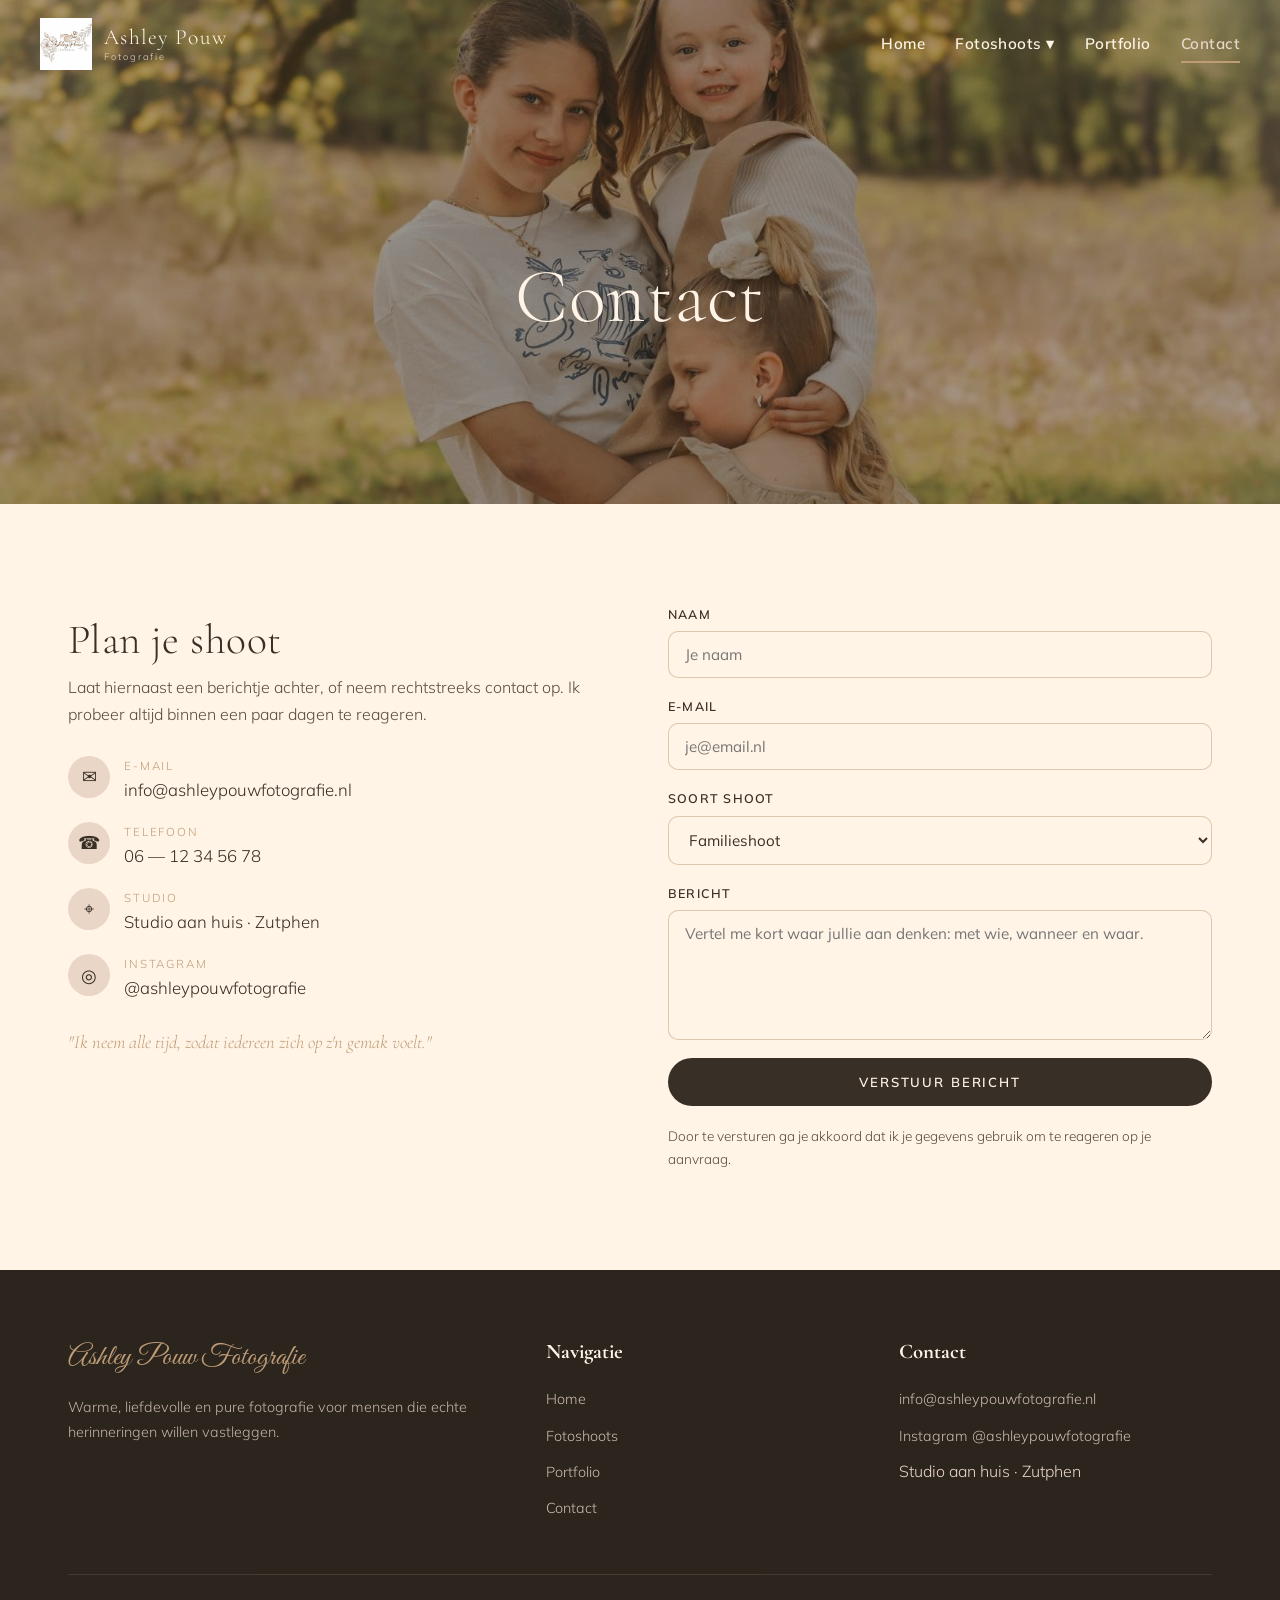
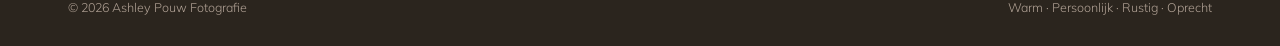
==== contact.html @ 1427d6a0 "Ashley Pouw Fotografie website Volledige statische 7-paginas site: hero met gebogen fotoband, fotosh" ====
<!DOCTYPE html>
<html lang="nl">
<head>
  <meta charset="UTF-8">
  <meta name="viewport" content="width=device-width, initial-scale=1.0">
  <title>Contact · Ashley Pouw Fotografie</title>
  <meta name="description" content="Neem contact op met Ashley Pouw Fotografie in Zutphen voor een familie-, kinder- of zwangerschapsshoot.">
  <link rel="icon" href="images/logo.jpg">
  <link rel="preconnect" href="https://fonts.googleapis.com">
  <link rel="preconnect" href="https://fonts.gstatic.com" crossorigin>
  <link href="https://fonts.googleapis.com/css2?family=Cormorant+Garamond:ital,wght@0,300;0,400;0,500;1,300;1,400&family=Great+Vibes&family=Mulish:wght@300;400;600&display=swap" rel="stylesheet">
  <link rel="stylesheet" href="css/style.css">
</head>
<body>

  <header class="site-header site-header--light">
    <a class="brand" href="index.html">
      <img src="images/logo.jpg" alt="Ashley Pouw Fotografie logo">
      <span class="brand-name">Ashley Pouw<small>Fotografie</small></span>
    </a>
    <button class="nav-toggle" aria-label="Menu"><span></span><span></span><span></span></button>
    <nav class="nav">
      <a href="index.html">Home</a>
      <div class="has-drop">
        <a href="fotoshoots.html">Fotoshoots ▾</a>
        <div class="dropdown">
          <a href="fotoshoots.html">Alle fotoshoots</a>
          <a href="familieshoots.html">Familieshoots</a>
          <a href="kindershoot.html">Kindershoot</a>
          <a href="zwangerschapsshoot.html">Zwangerschapsshoot</a>
        </div>
      </div>
      <a href="portfolio.html">Portfolio</a>
      <a href="contact.html" class="active">Contact</a>
    </nav>
  </header>

  <section class="page-hero">
    <img class="bg" src="images/familie-4.jpg" alt="">
    <h1>Contact</h1>
  </section>

  <section class="section-pad">
    <div class="container contact-grid">

      <div class="contact-info reveal">
        <h2 style="font-size:clamp(1.8rem,4vw,2.6rem); margin:14px 0 10px;">Plan je shoot</h2>
        <p style="color:var(--bruin-zacht);">Laat hiernaast een berichtje achter, of neem rechtstreeks contact op. Ik probeer altijd binnen een paar dagen te reageren.</p>

        <div style="margin-top:28px;">
          <div class="contact-item">
            <div class="ic">✉</div>
            <div class="meta"><small>E-mail</small><a href="mailto:info@ashleypouwfotografie.nl">info@ashleypouwfotografie.nl</a></div>
          </div>
          <div class="contact-item">
            <div class="ic">☎</div>
            <div class="meta"><small>Telefoon</small><span>06 — 12 34 56 78</span></div>
          </div>
          <div class="contact-item">
            <div class="ic">⌖</div>
            <div class="meta"><small>Studio</small><span>Studio aan huis · Zutphen</span></div>
          </div>
          <div class="contact-item">
            <div class="ic">◎</div>
            <div class="meta"><small>Instagram</small><a href="#">@ashleypouwfotografie</a></div>
          </div>
        </div>

        <p style="margin-top:24px; font-style:italic; font-family:var(--display); color:var(--camel); font-size:1.15rem;">"Ik neem alle tijd, zodat iedereen zich op z'n gemak voelt."</p>
      </div>

      <div class="reveal">
        <form data-demo>
          <div class="field">
            <label for="naam">Naam</label>
            <input type="text" id="naam" name="naam" required placeholder="Je naam">
          </div>
          <div class="field">
            <label for="email">E-mail</label>
            <input type="email" id="email" name="email" required placeholder="je@email.nl">
          </div>
          <div class="field">
            <label for="soort">Soort shoot</label>
            <select id="soort" name="soort">
              <option>Familieshoot</option>
              <option>Kindershoot</option>
              <option>Zwangerschapsshoot</option>
              <option>Newbornshoot</option>
              <option>Koppelshoot</option>
              <option>Portretshoot</option>
              <option>Weet ik nog niet</option>
            </select>
          </div>
          <div class="field">
            <label for="bericht">Bericht</label>
            <textarea id="bericht" name="bericht" placeholder="Vertel me kort waar jullie aan denken: met wie, wanneer en waar."></textarea>
          </div>
          <button type="submit" class="btn btn-primary">Verstuur bericht</button>
          <p class="form-note">Door te versturen ga je akkoord dat ik je gegevens gebruik om te reageren op je aanvraag.</p>
          <div class="form-success">Dank je wel! Je bericht is verzonden. Ik neem zo snel mogelijk contact met je op. 🤎</div>
        </form>
      </div>

    </div>
  </section>

  <footer class="site-footer">
    <div class="container">
      <div class="footer-grid">
        <div>
          <span class="script">Ashley Pouw Fotografie</span>
          <p style="margin-top:12px;">Warme, liefdevolle en pure fotografie voor mensen die echte herinneringen willen vastleggen.</p>
        </div>
        <div>
          <h4>Navigatie</h4>
          <ul>
            <li><a href="index.html">Home</a></li>
            <li><a href="fotoshoots.html">Fotoshoots</a></li>
            <li><a href="portfolio.html">Portfolio</a></li>
            <li><a href="contact.html">Contact</a></li>
          </ul>
        </div>
        <div>
          <h4>Contact</h4>
          <ul>
            <li><a href="mailto:info@ashleypouwfotografie.nl">info@ashleypouwfotografie.nl</a></li>
            <li><a href="#">Instagram @ashleypouwfotografie</a></li>
            <li>Studio aan huis · Zutphen</li>
          </ul>
        </div>
      </div>
      <div class="footer-bottom">
        <span>© 2026 Ashley Pouw Fotografie</span>
        <span>Warm · Persoonlijk · Rustig · Oprecht</span>
      </div>
    </div>
  </footer>

  <script src="js/main.js"></script>
</body>
</html>
---- css/style.css ----
/* ============================================================
   Ashley Pouw Fotografie — stylesheet
   Crème · Camel · Zacht beige · Donkerbruin
   ============================================================ */

:root {
  --creme:   #fff4e6;
  --camel:   #bf9c76;
  --beige:   #e9d6c7;
  --bruin:   #382f26;
  --bruin-zacht: #5a4d3f;

  --display: "Cormorant Garamond", Georgia, serif;
  --script:  "Great Vibes", cursive;
  --body:    "Mulish", -apple-system, BlinkMacSystemFont, "Segoe UI", sans-serif;

  --maxw: 1200px;
  --radius: 5px;
  --shadow: 0 18px 50px -22px rgba(56, 47, 38, 0.45);
  --shadow-soft: 0 10px 30px -18px rgba(56, 47, 38, 0.4);
  --ease: cubic-bezier(0.22, 0.61, 0.36, 1);
}

* { box-sizing: border-box; margin: 0; padding: 0; }

html { scroll-behavior: smooth; }

body {
  font-family: var(--body);
  font-weight: 300;
  color: var(--bruin);
  background: var(--creme);
  line-height: 1.7;
  overflow-x: hidden;
  -webkit-font-smoothing: antialiased;
}

img { display: block; max-width: 100%; }

/* gezichten in beeld houden: uitsnede richting de bovenkant i.p.v. het midden */
.arc-item img,
.service-card img,
.about-img img,
.gallery img,
.shoot-intro img,
.page-hero img.bg {
  object-position: center 30%;
}

a { color: inherit; text-decoration: none; }

h1, h2, h3 {
  font-family: var(--display);
  font-weight: 300;
  line-height: 1.1;
  letter-spacing: 0.01em;
}

.script {
  font-family: var(--script);
  color: var(--camel);
  font-weight: 400;
}

.container { width: 100%; max-width: var(--maxw); margin: 0 auto; padding: 0 28px; }

.eyebrow {
  display: block;
  font-family: var(--display);
  font-style: italic;
  font-weight: 400;
  text-transform: none;
  letter-spacing: 0.01em;
  font-size: 1.2rem;
  color: var(--camel);
  margin-bottom: 6px;
}

section { position: relative; }

/* ---------- Buttons ---------- */
.btn {
  display: inline-block;
  font-family: var(--body);
  font-weight: 600;
  font-size: 0.82rem;
  letter-spacing: 0.14em;
  text-transform: uppercase;
  padding: 15px 34px;
  border-radius: 100px;
  cursor: pointer;
  transition: all 0.35s var(--ease);
  border: 1.5px solid transparent;
}
.btn-primary { background: var(--bruin); color: var(--creme); }
.btn-primary:hover { background: var(--camel); transform: translateY(-2px); }
.btn-ghost { background: transparent; border-color: var(--camel); color: var(--bruin); }
.btn-ghost:hover { background: var(--camel); color: var(--creme); transform: translateY(-2px); }

/* ============================================================
   Header / navigatie
   ============================================================ */
.site-header {
  position: fixed;
  top: 0; left: 0; right: 0;
  z-index: 100;
  display: flex;
  align-items: center;
  justify-content: space-between;
  padding: 18px 40px;
  transition: background 0.4s var(--ease), box-shadow 0.4s var(--ease), padding 0.4s var(--ease);
}
.site-header.scrolled {
  background: rgba(255, 244, 230, 0.92);
  backdrop-filter: blur(10px);
  box-shadow: 0 4px 30px -20px rgba(56,47,38,0.6);
  padding: 10px 40px;
}
.brand { display: flex; align-items: center; gap: 12px; }
.brand img { height: 52px; width: auto; transition: height 0.4s var(--ease); }
.site-header.scrolled .brand img { height: 42px; }
.brand-name {
  font-family: var(--display);
  font-size: 1.35rem;
  letter-spacing: 0.06em;
  text-transform: none;
  color: var(--bruin);
  line-height: 1;
}
.brand-name small {
  display: block;
  font-family: var(--body);
  font-size: 0.58rem;
  letter-spacing: 0.22em;
  color: var(--camel);
  margin-top: 4px;
}

.nav { display: flex; align-items: center; gap: 30px; }
.nav a {
  font-size: 0.95rem;
  letter-spacing: 0.03em;
  text-transform: none;
  font-weight: 600;
  position: relative;
  padding: 4px 0;
}
.nav a::after {
  content: "";
  position: absolute;
  left: 0; bottom: -2px;
  width: 0; height: 1.5px;
  background: var(--camel);
  transition: width 0.35s var(--ease);
}
.nav a:hover::after, .nav a.active::after { width: 100%; }
.nav a.active { color: var(--camel); }

/* lichte header-variant: subpagina's met donkere page-hero achter de balk */
.site-header--light .brand-name { color: var(--creme); }
.site-header--light .brand-name small { color: var(--beige); }
.site-header--light .nav > a,
.site-header--light .has-drop > a { color: var(--creme); }
.site-header--light .nav > a.active,
.site-header--light .has-drop > a.active { color: var(--beige); }
.site-header--light .nav-toggle span { background: var(--creme); }
.site-header--light .dropdown a { color: var(--bruin); }

/* zodra de balk bij scrollen lichtkleurig wordt -> tekst weer donker */
.site-header--light.scrolled .brand-name { color: var(--bruin); }
.site-header--light.scrolled .brand-name small { color: var(--camel); }
.site-header--light.scrolled .nav > a,
.site-header--light.scrolled .has-drop > a { color: var(--bruin); }
.site-header--light.scrolled .nav > a.active,
.site-header--light.scrolled .has-drop > a.active { color: var(--camel); }
.site-header--light.scrolled .nav-toggle span { background: var(--bruin); }

/* dropdown */
.has-drop { position: relative; }
.dropdown {
  position: absolute;
  top: 100%; left: 50%;
  transform: translate(-50%, 10px);
  min-width: 220px;
  background: rgba(255,244,230,0.98);
  backdrop-filter: blur(10px);
  border: 1px solid var(--beige);
  border-radius: 12px;
  box-shadow: var(--shadow-soft);
  padding: 10px;
  opacity: 0; visibility: hidden;
  transition: all 0.3s var(--ease);
}
.has-drop:hover .dropdown { opacity: 1; visibility: visible; transform: translate(-50%, 8px); }
.dropdown a {
  display: block;
  padding: 9px 14px;
  border-radius: 8px;
  text-transform: none;
  letter-spacing: 0.04em;
  font-size: 0.9rem;
}
.dropdown a::after { display: none; }
.dropdown a:hover { background: var(--beige); color: var(--bruin); }

/* hamburger */
.nav-toggle { display: none; background: none; border: 0; cursor: pointer; flex-direction: column; gap: 5px; padding: 8px; }
.nav-toggle span { width: 26px; height: 2px; background: var(--bruin); transition: 0.3s var(--ease); }

/* ============================================================
   HERO — gebogen foto-arc met animatie
   ============================================================ */
.hero {
  min-height: auto;
  display: flex;
  flex-direction: column;
  align-items: center;
  justify-content: center;
  text-align: center;
  padding: 104px 20px 40px;
  perspective: 1600px;
  overflow: hidden;
}
.hero-eyebrow {
  opacity: 0;
  animation: fadeUp 1s var(--ease) 0.2s forwards;
  margin-bottom: 12px;
}
.hero h1 {
  font-size: clamp(2.2rem, 5.4vw, 4.6rem);
  letter-spacing: 0.02em;
  margin-bottom: 8px;
  opacity: 0;
  animation: fadeUp 1.1s var(--ease) 0.35s forwards;
}
.hero h1 .script { font-size: 1.15em; display: inline-block; line-height: 0.9; }
.hero-sub {
  max-width: 520px;
  font-size: 1.05rem;
  color: var(--bruin-zacht);
  margin: 18px auto 32px;
  opacity: 0;
  animation: fadeUp 1.1s var(--ease) 0.55s forwards;
}
.hero-cta {
  display: flex; gap: 16px; justify-content: center; flex-wrap: wrap;
  margin-top: 30px;
  opacity: 0;
  animation: fadeUp 1.1s var(--ease) 1s forwards;
}

/* speelse, gebogen foto-band over de volle breedte (cilinder) */
.arc {
  align-self: stretch;
  margin: 48px -20px 0;
  display: flex;
  gap: 6px;
  align-items: center;
  justify-content: center;
  perspective: 1700px;
  perspective-origin: 50% 45%;
}
.arc-item {
  flex: 1 1 0;
  min-width: 0;
  height: clamp(205px, 31vh, 305px);
  border-radius: 6px;
  overflow: hidden;
  background: var(--beige);
  box-shadow: var(--shadow-soft);
  transform: translateY(var(--ty, 0)) rotateY(var(--ry, 0)) scale(var(--sc, 1));
  opacity: 0;
  animation: arcFade 0.9s var(--ease) forwards;
  transition: transform 0.5s var(--ease);
}
.arc-item img { width: 100%; height: 100%; object-fit: cover; transition: transform 1.1s var(--ease); }
.arc-item:hover img { transform: scale(1.05); }

/* breder/groter aan de buitenkant, smaller in het midden + gebogen */
.arc-item:nth-child(1) { flex-grow: 1.35; --ry: 30deg;  --ty: -26px; --sc: 1.02; animation-delay: 0.45s; }
.arc-item:nth-child(2) { flex-grow: 1.0;  --ry: 15deg;  --ty: -9px;              animation-delay: 0.55s; }
.arc-item:nth-child(3) { flex-grow: 0.78; --ry: 0deg;   --ty: 0;     --sc: 0.96; animation-delay: 0.65s; }
.arc-item:nth-child(4) { flex-grow: 1.0;  --ry: -15deg; --ty: -9px;              animation-delay: 0.75s; }
.arc-item:nth-child(5) { flex-grow: 1.35; --ry: -30deg; --ty: -26px; --sc: 1.02; animation-delay: 0.85s; }

@keyframes arcFade { to { opacity: 1; } }

.scroll-hint {
  margin-top: 14px;
  font-size: 0.68rem;
  letter-spacing: 0.3em;
  text-transform: uppercase;
  color: var(--camel);
  opacity: 0;
  animation: fadeUp 1s var(--ease) 1.4s forwards;
}
.scroll-hint::after {
  content: "";
  display: block;
  width: 1px; height: 24px;
  margin: 8px auto 0;
  background: linear-gradient(var(--camel), transparent);
  animation: scrollPulse 2s ease-in-out infinite;
}
@keyframes scrollPulse { 0%,100% { opacity: 0.3; transform: scaleY(0.7); } 50% { opacity: 1; transform: scaleY(1); } }

@keyframes fadeUp { from { opacity: 0; transform: translateY(28px); } to { opacity: 1; transform: translateY(0); } }

/* ============================================================
   Generieke section-koppen
   ============================================================ */
.section-pad { padding: 100px 0; }
.section-head { text-align: center; max-width: 640px; margin: 0 auto 56px; }
.section-head .eyebrow { display: block; margin-bottom: 14px; }
.section-head h2 { font-size: clamp(2rem, 4.5vw, 3.2rem); margin-bottom: 16px; }
.section-head p { color: var(--bruin-zacht); }

/* reveal on scroll */
.reveal { opacity: 0; transform: translateY(40px); transition: opacity 0.9s var(--ease), transform 0.9s var(--ease); }
.reveal.in { opacity: 1; transform: none; }

/* ============================================================
   Diensten — kaarten
   ============================================================ */
.services { background: linear-gradient(180deg, var(--creme), #fbe9d6); }
.service-grid {
  display: grid;
  grid-template-columns: repeat(3, 1fr);
  gap: 26px;
}
.service-card {
  position: relative;
  border-radius: var(--radius);
  overflow: hidden;
  aspect-ratio: 3 / 4;
  box-shadow: var(--shadow-soft);
  display: flex;
  align-items: flex-end;
  isolation: isolate;
}
.service-card img {
  position: absolute; inset: 0;
  width: 100%; height: 100%;
  object-fit: cover;
  z-index: -2;
  transition: transform 1s var(--ease);
}
.service-card::after {
  content: "";
  position: absolute; inset: 0;
  background: linear-gradient(transparent 35%, rgba(56,47,38,0.78));
  z-index: -1;
}
.service-card:hover img { transform: scale(1.07); }
.service-card .body { padding: 28px; color: var(--creme); }
.service-card h3 { color: var(--creme); font-size: 1.7rem; margin-bottom: 6px; }
.service-card p { font-size: 0.9rem; opacity: 0.9; margin-bottom: 14px; }
.service-card .link {
  font-size: 0.75rem; letter-spacing: 0.18em; text-transform: uppercase;
  font-weight: 600; color: var(--creme);
  display: inline-flex; align-items: center; gap: 8px;
}
.service-card .link span { transition: transform 0.35s var(--ease); }
.service-card:hover .link span { transform: translateX(6px); }

/* ============================================================
   Over Ashley
   ============================================================ */
.about { background: var(--beige); }
.about-wrap { display: grid; grid-template-columns: 1fr 1fr; gap: 60px; align-items: center; }
.about-img { position: relative; }
.about-img img { border-radius: var(--radius); box-shadow: var(--shadow); aspect-ratio: 4/5; object-fit: cover; width: 100%; }
.about-img .badge {
  position: absolute; bottom: -26px; right: -10px;
  background: var(--creme);
  border-radius: 50%;
  width: 130px; height: 130px;
  display: flex; flex-direction: column; align-items: center; justify-content: center;
  box-shadow: var(--shadow-soft);
  text-align: center;
}
.about-img .badge .script { font-size: 1.7rem; line-height: 1; }
.about-img .badge small { font-size: 0.55rem; letter-spacing: 0.2em; text-transform: uppercase; color: var(--bruin-zacht); }
.about-text h2 { font-size: clamp(2rem, 4vw, 3rem); margin-bottom: 22px; }
.about-text .lead { font-size: 1.15rem; font-style: italic; font-family: var(--display); color: var(--camel); margin-bottom: 20px; }
.about-text p { margin-bottom: 16px; color: var(--bruin-zacht); }
.about-sign { font-family: var(--script); font-size: 2rem; color: var(--camel); margin-top: 10px; }

/* values */
.values { display: flex; flex-wrap: wrap; gap: 12px; margin-top: 24px; }
.values span {
  background: var(--creme);
  padding: 8px 18px; border-radius: 100px;
  font-size: 0.78rem; letter-spacing: 0.05em;
  border: 1px solid rgba(191,156,118,0.4);
}

/* ============================================================
   Portfolio — galerij
   ============================================================ */
.gallery {
  display: grid;
  grid-template-columns: repeat(3, 1fr);
  gap: 18px;
}
.gallery figure {
  margin: 0;
  position: relative;
  aspect-ratio: 4 / 5;
  border-radius: var(--radius);
  overflow: hidden;
  box-shadow: var(--shadow-soft);
}
.gallery img { width: 100%; height: 100%; object-fit: cover; transition: transform 0.9s var(--ease); }
.gallery figure:hover img { transform: scale(1.05); }

/* mozaïek-variant: uitgelijnd raster met afwisselende hoogtes */
.gallery--mosaic {
  grid-template-columns: repeat(3, 1fr);
  grid-auto-rows: 150px;
}
.gallery--mosaic figure { aspect-ratio: auto; }
.gallery--mosaic figure:nth-child(1) { grid-column: 1; grid-row: 1 / span 3; }
.gallery--mosaic figure:nth-child(2) { grid-column: 2; grid-row: 1 / span 2; }
.gallery--mosaic figure:nth-child(3) { grid-column: 3; grid-row: 1 / span 3; }
.gallery--mosaic figure:nth-child(4) { grid-column: 2; grid-row: 3 / span 3; }
.gallery--mosaic figure:nth-child(5) { grid-column: 1; grid-row: 4 / span 2; }
.gallery--mosaic figure:nth-child(6) { grid-column: 3; grid-row: 4 / span 2; }

/* mozaïek voor 9 foto's (diagonale hoog/laag-afwisseling, strakke boven- en onderlijn) */
.gallery--mosaic-9 {
  grid-template-columns: repeat(3, 1fr);
  grid-auto-rows: 150px;
}
.gallery--mosaic-9 figure { aspect-ratio: auto; }
.gallery--mosaic-9 figure:nth-child(1) { grid-column: 1; grid-row: 1 / span 3; }
.gallery--mosaic-9 figure:nth-child(2) { grid-column: 2; grid-row: 1 / span 2; }
.gallery--mosaic-9 figure:nth-child(3) { grid-column: 3; grid-row: 1 / span 2; }
.gallery--mosaic-9 figure:nth-child(4) { grid-column: 1; grid-row: 4 / span 2; }
.gallery--mosaic-9 figure:nth-child(5) { grid-column: 2; grid-row: 3 / span 3; }
.gallery--mosaic-9 figure:nth-child(6) { grid-column: 3; grid-row: 3 / span 2; }
.gallery--mosaic-9 figure:nth-child(7) { grid-column: 1; grid-row: 6 / span 2; }
.gallery--mosaic-9 figure:nth-child(8) { grid-column: 2; grid-row: 6 / span 2; }
.gallery--mosaic-9 figure:nth-child(9) { grid-column: 3; grid-row: 5 / span 3; }
.gallery figcaption {
  position: absolute; left: 0; right: 0; bottom: 0;
  padding: 18px;
  color: var(--creme);
  background: linear-gradient(transparent, rgba(56,47,38,0.7));
  font-family: var(--display);
  font-size: 1.1rem;
  opacity: 0;
  transform: translateY(10px);
  transition: all 0.4s var(--ease);
}
.gallery figure:hover figcaption { opacity: 1; transform: none; }

/* filterbar */
.filterbar { display: flex; justify-content: center; flex-wrap: wrap; gap: 10px; margin-bottom: 46px; }
.filterbar button {
  background: transparent;
  border: 1px solid rgba(191,156,118,0.5);
  color: var(--bruin);
  padding: 9px 22px; border-radius: 100px;
  font-family: var(--body); font-size: 0.78rem;
  letter-spacing: 0.1em; text-transform: uppercase; font-weight: 600;
  cursor: pointer; transition: all 0.3s var(--ease);
}
.filterbar button:hover { border-color: var(--camel); }
.filterbar button.active { background: var(--bruin); color: var(--creme); border-color: var(--bruin); }
.gallery figure.hide { display: none; }

/* ============================================================
   Sub-pagina hero (klein)
   ============================================================ */
.page-hero {
  min-height: 56vh;
  display: flex; flex-direction: column; align-items: center; justify-content: center;
  text-align: center;
  padding: 160px 24px 70px;
  position: relative;
  color: var(--creme);
  overflow: hidden;
}
.page-hero::before {
  content: ""; position: absolute; inset: 0;
  background: var(--bruin); z-index: -2;
}
.page-hero img.bg {
  position: absolute; inset: 0; width: 100%; height: 100%;
  object-fit: cover; z-index: -1; opacity: 0.55;
  animation: slowZoom 16s ease-in-out infinite alternate;
}
@keyframes slowZoom { from { transform: scale(1); } to { transform: scale(1.1); } }
.page-hero .eyebrow { color: var(--beige); margin-bottom: 16px; opacity: 0; animation: fadeUp 1s var(--ease) 0.1s forwards; }
.page-hero h1 { font-size: clamp(2.6rem, 6vw, 5rem); color: var(--creme); opacity: 0; animation: fadeUp 1.1s var(--ease) 0.25s forwards; }
.page-hero p { max-width: 560px; margin: 18px auto 0; opacity: 0; animation: fadeUp 1.1s var(--ease) 0.45s forwards; }

/* breadcrumb */
.crumbs { font-size: 0.78rem; letter-spacing: 0.1em; color: var(--beige); margin-bottom: 18px; opacity: 0; animation: fadeUp 1s var(--ease) forwards; }
.crumbs a { color: var(--beige); }
.crumbs a:hover { color: var(--creme); }

/* shoot intro */
.shoot-intro { display: grid; grid-template-columns: 1fr 1fr; gap: 56px; align-items: center; }
.shoot-intro img { border-radius: var(--radius); box-shadow: var(--shadow); aspect-ratio: 4/5; object-fit: cover; width: 100%; }
.shoot-intro h2 { font-size: clamp(1.9rem, 4vw, 2.8rem); margin-bottom: 18px; }
.shoot-intro p { color: var(--bruin-zacht); margin-bottom: 16px; }
.shoot-list { list-style: none; margin: 22px 0; }
.shoot-list li { padding: 8px 0 8px 30px; position: relative; border-bottom: 1px solid rgba(191,156,118,0.25); }
.shoot-list li::before { content: "✦"; position: absolute; left: 0; color: var(--camel); }

/* fotoshoots overzicht-kaarten (groot) */
.shoot-cards { display: grid; grid-template-columns: repeat(3, 1fr); gap: 26px; }

/* ============================================================
   CTA-band
   ============================================================ */
.cta-band {
  position: relative;
  overflow: hidden;
  background: var(--bruin);
  color: var(--creme);
  text-align: center;
  padding: 96px 24px;
}
/* botanische bloemen (eigen PNG's) zacht in de hoeken */
.cta-band::before, .cta-band::after {
  content: "";
  position: absolute;
  background-repeat: no-repeat;
  background-size: contain;
  opacity: 0.45;
  pointer-events: none;
  z-index: 0;
}
.cta-band::before {
  width: 340px; height: 340px;
  top: -28px; left: -28px;
  background-image: url("../images/flower-4.png");
  background-position: top left;
}
.cta-band::after {
  width: 440px; height: 440px;
  bottom: -52px; right: -52px;
  background-image: url("../images/flower-3.png");
  background-position: bottom right;
}
.cta-band > * { position: relative; z-index: 1; }
.cta-band h2 { font-size: clamp(2rem, 4.5vw, 3.2rem); color: var(--creme); margin-bottom: 16px; }
.cta-band .script { color: var(--camel); }
.cta-band p { max-width: 520px; margin: 0 auto 30px; opacity: 0.85; }

/* ============================================================
   Prijsblokken
   ============================================================ */
.pricing { background: var(--creme); }
.price-grid {
  display: grid;
  grid-template-columns: repeat(3, 1fr);
  gap: 24px;
  align-items: stretch;
}
.price-card {
  position: relative;
  background: var(--creme);
  border: 1px solid rgba(191,156,118,0.4);
  border-radius: var(--radius);
  padding: 40px 32px;
  display: flex;
  flex-direction: column;
  transition: transform 0.4s var(--ease), box-shadow 0.4s var(--ease), border-color 0.4s var(--ease);
}
.price-card:hover { transform: translateY(-6px); box-shadow: var(--shadow-soft); border-color: var(--camel); }
.price-card.featured { background: var(--bruin); border-color: var(--bruin); }
.price-card.featured .price-name { color: var(--beige); }
.price-card.featured h3, .price-card.featured .price { color: var(--creme); }
.price-card.featured .price small { color: var(--beige); }
.price-card.featured li { color: var(--beige); }
.price-card.featured li::before { color: var(--camel); }

.price-badge {
  position: absolute; top: -13px; left: 50%; transform: translateX(-50%);
  background: var(--camel); color: var(--creme);
  font-family: var(--body); font-size: 0.66rem; font-weight: 600;
  letter-spacing: 0.2em; text-transform: uppercase;
  padding: 6px 16px; border-radius: 100px; white-space: nowrap;
}
.price-name { font-family: var(--body); font-size: 0.72rem; letter-spacing: 0.26em; text-transform: uppercase; font-weight: 600; color: var(--camel); }
.price-card h3 { font-size: 1.7rem; margin: 8px 0 14px; }
.price { font-family: var(--display); font-size: 2.7rem; line-height: 1; color: var(--bruin); }
.price small { font-family: var(--body); font-size: 0.78rem; letter-spacing: 0.05em; color: var(--bruin-zacht); text-transform: none; }
.price-card ul { list-style: none; margin: 24px 0 30px; display: grid; gap: 11px; }
.price-card li { position: relative; padding-left: 26px; font-size: 0.92rem; color: var(--bruin-zacht); }
.price-card li::before { content: "✦"; position: absolute; left: 0; top: 1px; color: var(--camel); font-size: 0.8rem; }
.price-card .btn { margin-top: auto; text-align: center; }
.price-card.featured .btn { background: var(--creme); color: var(--bruin); }
.price-card.featured .btn:hover { background: var(--camel); color: var(--creme); }
.price-note { text-align: center; margin-top: 34px; font-size: 0.9rem; color: var(--bruin-zacht); }

/* ============================================================
   FAQ — accordeon
   ============================================================ */
.faq { background: var(--beige); }
.faq-list { max-width: 820px; margin: 0 auto; }
.faq-item { border-bottom: 1px solid rgba(191,156,118,0.45); }
.faq-item summary {
  list-style: none; cursor: pointer; position: relative;
  padding: 24px 50px 24px 4px;
  font-family: var(--display); font-size: clamp(1.15rem, 2.4vw, 1.5rem);
  color: var(--bruin); transition: color 0.3s var(--ease);
}
.faq-item summary::-webkit-details-marker { display: none; }
.faq-item summary:hover { color: var(--camel); }
.faq-item summary::after {
  content: "+"; position: absolute; right: 8px; top: 50%; transform: translateY(-50%);
  font-family: var(--body); font-weight: 300; font-size: 1.7rem; color: var(--camel);
  transition: transform 0.3s var(--ease);
}
.faq-item[open] summary::after { transform: translateY(-50%) rotate(45deg); }
.faq-item .answer { padding: 0 50px 26px 4px; color: var(--bruin-zacht); }

/* ============================================================
   Contact
   ============================================================ */
.contact-grid { display: grid; grid-template-columns: 1fr 1fr; gap: 56px; }
.contact-info h3 { font-size: 1.4rem; margin: 28px 0 6px; }
.contact-item { display: flex; gap: 14px; align-items: flex-start; margin-bottom: 18px; }
.contact-item .ic {
  width: 42px; height: 42px; flex: none;
  border-radius: 50%; background: var(--beige);
  display: flex; align-items: center; justify-content: center;
  color: var(--bruin); font-size: 1.1rem;
}
.contact-item .meta small { display: block; font-size: 0.72rem; letter-spacing: 0.16em; text-transform: uppercase; color: var(--camel); }
.contact-item .meta a, .contact-item .meta span { font-size: 1.05rem; }

form { display: grid; gap: 18px; }
.field { display: grid; gap: 6px; }
.field label { font-size: 0.78rem; letter-spacing: 0.1em; text-transform: uppercase; font-weight: 600; }
.field input, .field select, .field textarea {
  font-family: var(--body); font-size: 0.95rem;
  padding: 13px 16px;
  border: 1px solid rgba(191,156,118,0.5);
  border-radius: 10px;
  background: var(--creme);
  color: var(--bruin);
  transition: border 0.3s var(--ease), box-shadow 0.3s var(--ease);
}
.field input:focus, .field select:focus, .field textarea:focus {
  outline: none; border-color: var(--camel);
  box-shadow: 0 0 0 3px rgba(191,156,118,0.18);
}
.field textarea { resize: vertical; min-height: 130px; }
.form-note { font-size: 0.85rem; color: var(--bruin-zacht); }
.form-success { display: none; background: var(--beige); padding: 18px; border-radius: 10px; }
.form-success.show { display: block; }

/* ============================================================
   Footer
   ============================================================ */
.site-footer {
  background: #2b251e;
  color: var(--beige);
  padding: 64px 0 28px;
}
.footer-grid { display: grid; grid-template-columns: 1.4fr 1fr 1fr; gap: 40px; margin-bottom: 44px; }
.footer-grid h4 { font-family: var(--display); font-size: 1.3rem; color: var(--creme); margin-bottom: 16px; }
.footer-grid .script { font-size: 1.8rem; color: var(--camel); }
.footer-grid p { font-size: 0.9rem; opacity: 0.8; }
.footer-grid ul { list-style: none; }
.footer-grid ul li { margin-bottom: 9px; }
.footer-grid ul a { font-size: 0.9rem; opacity: 0.85; }
.footer-grid ul a:hover { color: var(--creme); opacity: 1; }
.footer-bottom {
  border-top: 1px solid rgba(233,214,199,0.18);
  padding-top: 22px;
  display: flex; justify-content: space-between; flex-wrap: wrap; gap: 10px;
  font-size: 0.78rem; opacity: 0.7;
}

/* ============================================================
   Lightbox
   ============================================================ */
.lightbox {
  position: fixed; inset: 0; z-index: 200;
  background: rgba(43,37,30,0.94);
  display: none; align-items: center; justify-content: center;
  padding: 40px;
}
.lightbox.open { display: flex; }
.lightbox img { max-width: 90vw; max-height: 86vh; border-radius: 8px; box-shadow: var(--shadow); }
.lightbox .close, .lightbox .nav-arrow {
  position: absolute; color: var(--creme); background: none; border: 0;
  font-size: 2rem; cursor: pointer; padding: 14px; line-height: 1;
  transition: color 0.3s;
}
.lightbox .close:hover, .lightbox .nav-arrow:hover { color: var(--camel); }
.lightbox .close { top: 18px; right: 26px; }
.lightbox .nav-arrow.prev { left: 18px; top: 50%; transform: translateY(-50%); }
.lightbox .nav-arrow.next { right: 18px; top: 50%; transform: translateY(-50%); }

/* ============================================================
   Responsive
   ============================================================ */
@media (max-width: 900px) {
  .nav {
    position: fixed; top: 0; right: 0;
    height: 100vh; width: min(78vw, 320px);
    background: var(--creme);
    flex-direction: column; align-items: flex-start;
    padding: 100px 32px 32px; gap: 8px;
    transform: translateX(100%);
    transition: transform 0.4s var(--ease);
    box-shadow: -20px 0 50px -30px rgba(56,47,38,0.6);
    overflow-y: auto;
  }
  .nav.open { transform: none; }
  .nav a { font-size: 1rem; padding: 10px 0; }
  .nav-toggle { display: flex; z-index: 101; }
  .has-drop .dropdown {
    position: static; transform: none; opacity: 1; visibility: visible;
    box-shadow: none; border: 0; background: transparent; padding: 0 0 0 14px; min-width: 0;
  }
  .has-drop .dropdown a { padding: 6px 0; }

  /* uitschuifmenu heeft een lichte achtergrond -> links altijd donker */
  .site-header--light .nav > a,
  .site-header--light .has-drop > a { color: var(--bruin); }
  .site-header--light .nav > a.active,
  .site-header--light .has-drop > a.active { color: var(--camel); }

  .service-grid, .shoot-cards, .price-grid { grid-template-columns: 1fr; }
  .price-grid { max-width: 460px; margin: 0 auto; }
  .about-wrap, .shoot-intro, .contact-grid { grid-template-columns: 1fr; gap: 40px; }
  .about-img .badge { width: 100px; height: 100px; }
  .cta-band::before { width: 220px; height: 220px; }
  .cta-band::after { width: 260px; height: 260px; }
  .gallery { grid-template-columns: repeat(2, 1fr); }
  /* mozaïek terug naar een net uitgelijnd raster op smalle schermen */
  .gallery--mosaic, .gallery--mosaic-9 { grid-auto-rows: auto; }
  .gallery--mosaic figure, .gallery--mosaic-9 figure { grid-column: auto !important; grid-row: auto !important; aspect-ratio: 4 / 5; }
  .footer-grid { grid-template-columns: 1fr; gap: 28px; }
  .arc { gap: 10px; }
  .arc-item:nth-child(1), .arc-item:nth-child(5) { display: none; }
}

@media (max-width: 540px) {
  .site-header { padding: 14px 20px; }
  .container { padding: 0 20px; }
  .cta-band::before, .cta-band::after { display: none; }
  .gallery { grid-template-columns: repeat(2, 1fr); }
  .arc-item { width: 38vw; }
  .section-pad { padding: 70px 0; }
}

/* respect reduced motion */
@media (prefers-reduced-motion: reduce) {
  *, *::before, *::after { animation-duration: 0.001ms !important; animation-iteration-count: 1 !important; transition-duration: 0.001ms !important; }
  .arc.loaded { animation: none; }
}
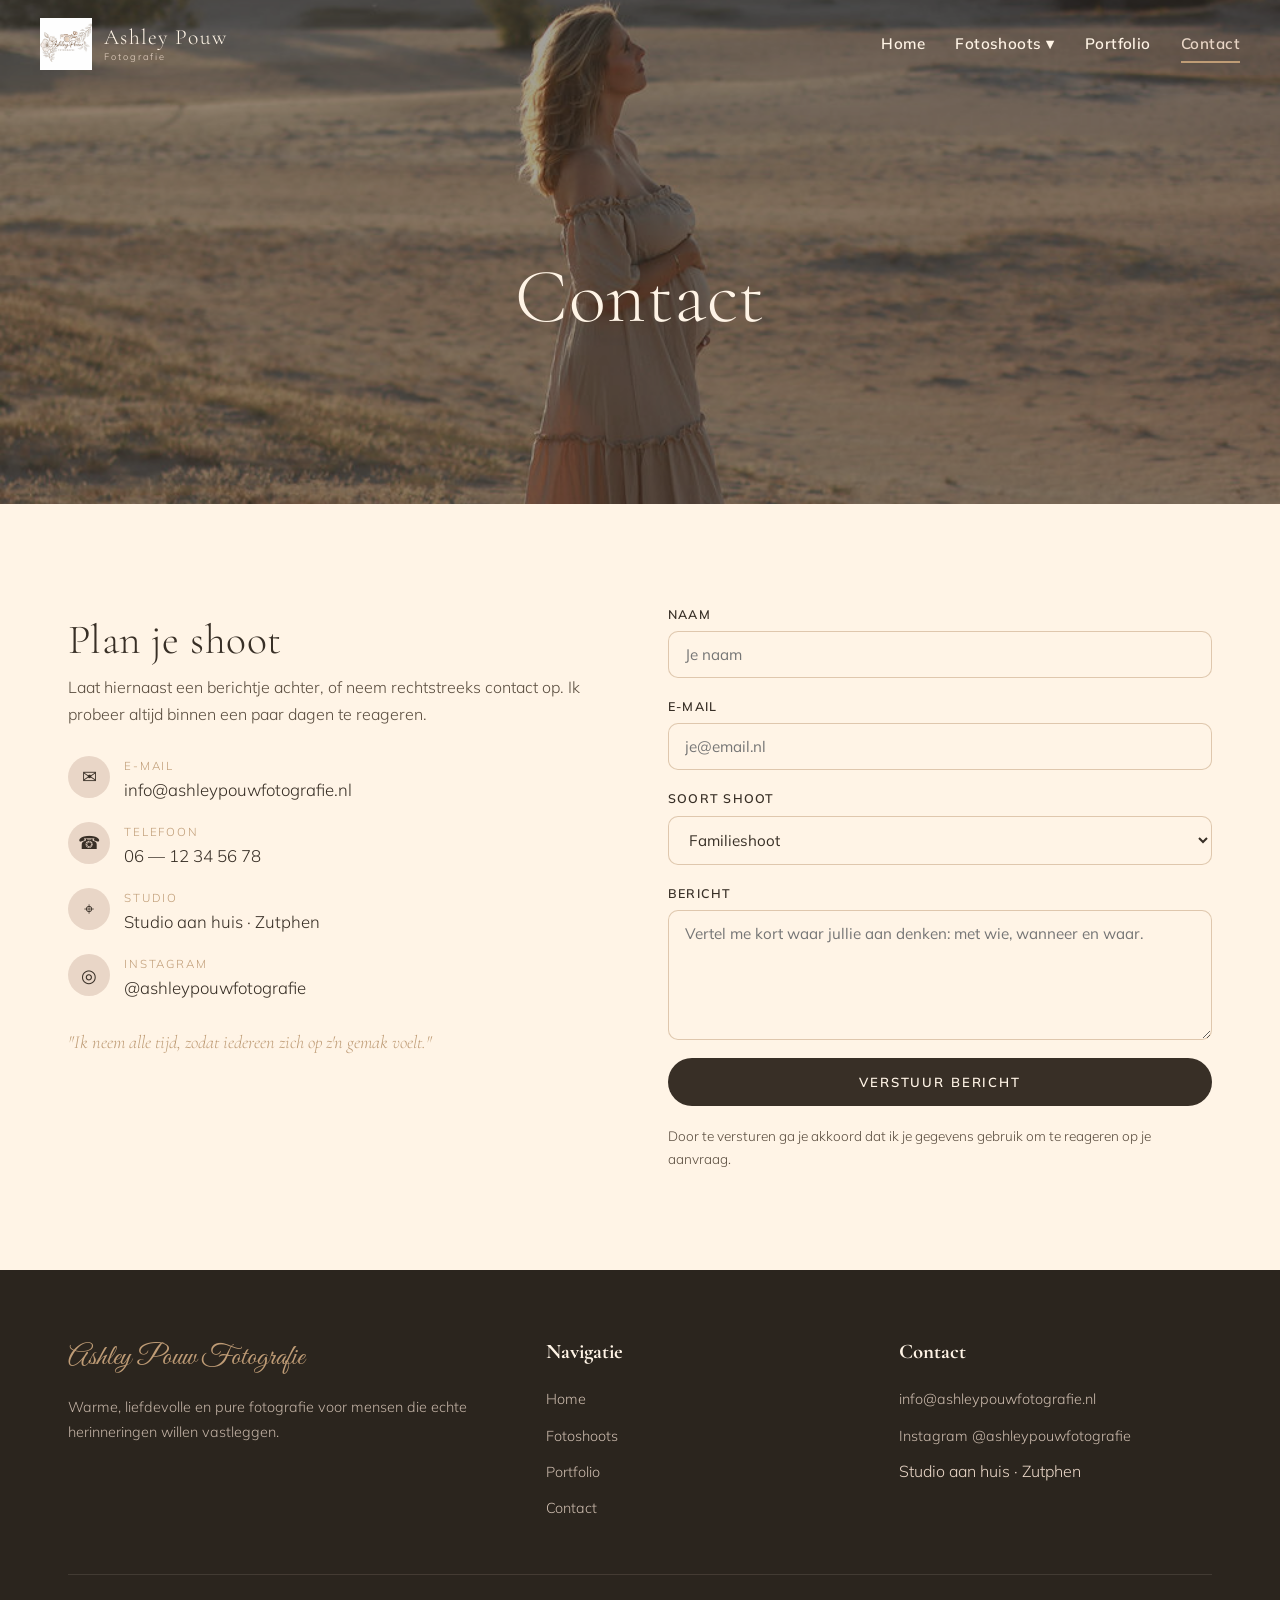
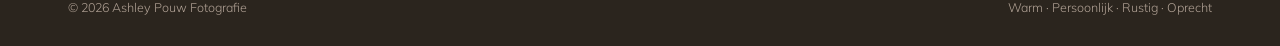
==== commit 66251add: "Hero-fotos aangepast: nieuwe zwangerschapsbeelden + kindershoot beter uitgesneden Co-Authored-By: Cl" ====
--- a/contact.html
+++ b/contact.html
@@ -36,7 +36,7 @@
   </header>
 
   <section class="page-hero">
-    <img class="bg" src="images/familie-4.jpg" alt="">
+    <img class="bg" src="images/zwanger-17.jpg" alt="">
     <h1>Contact</h1>
   </section>
 
--- a/css/style.css
+++ b/css/style.css
@@ -748,7 +748,8 @@
 @media (max-width: 540px) {
   .site-header { padding: 14px 20px; }
   .container { padding: 0 20px; }
-  .cta-band::before, .cta-band::after { display: none; }
+  .cta-band::before { width: 150px; height: 150px; top: -18px; left: -22px; }
+  .cta-band::after { width: 180px; height: 180px; bottom: -28px; right: -28px; }
   .gallery { grid-template-columns: repeat(2, 1fr); }
   .arc-item { width: 38vw; }
   .section-pad { padding: 70px 0; }
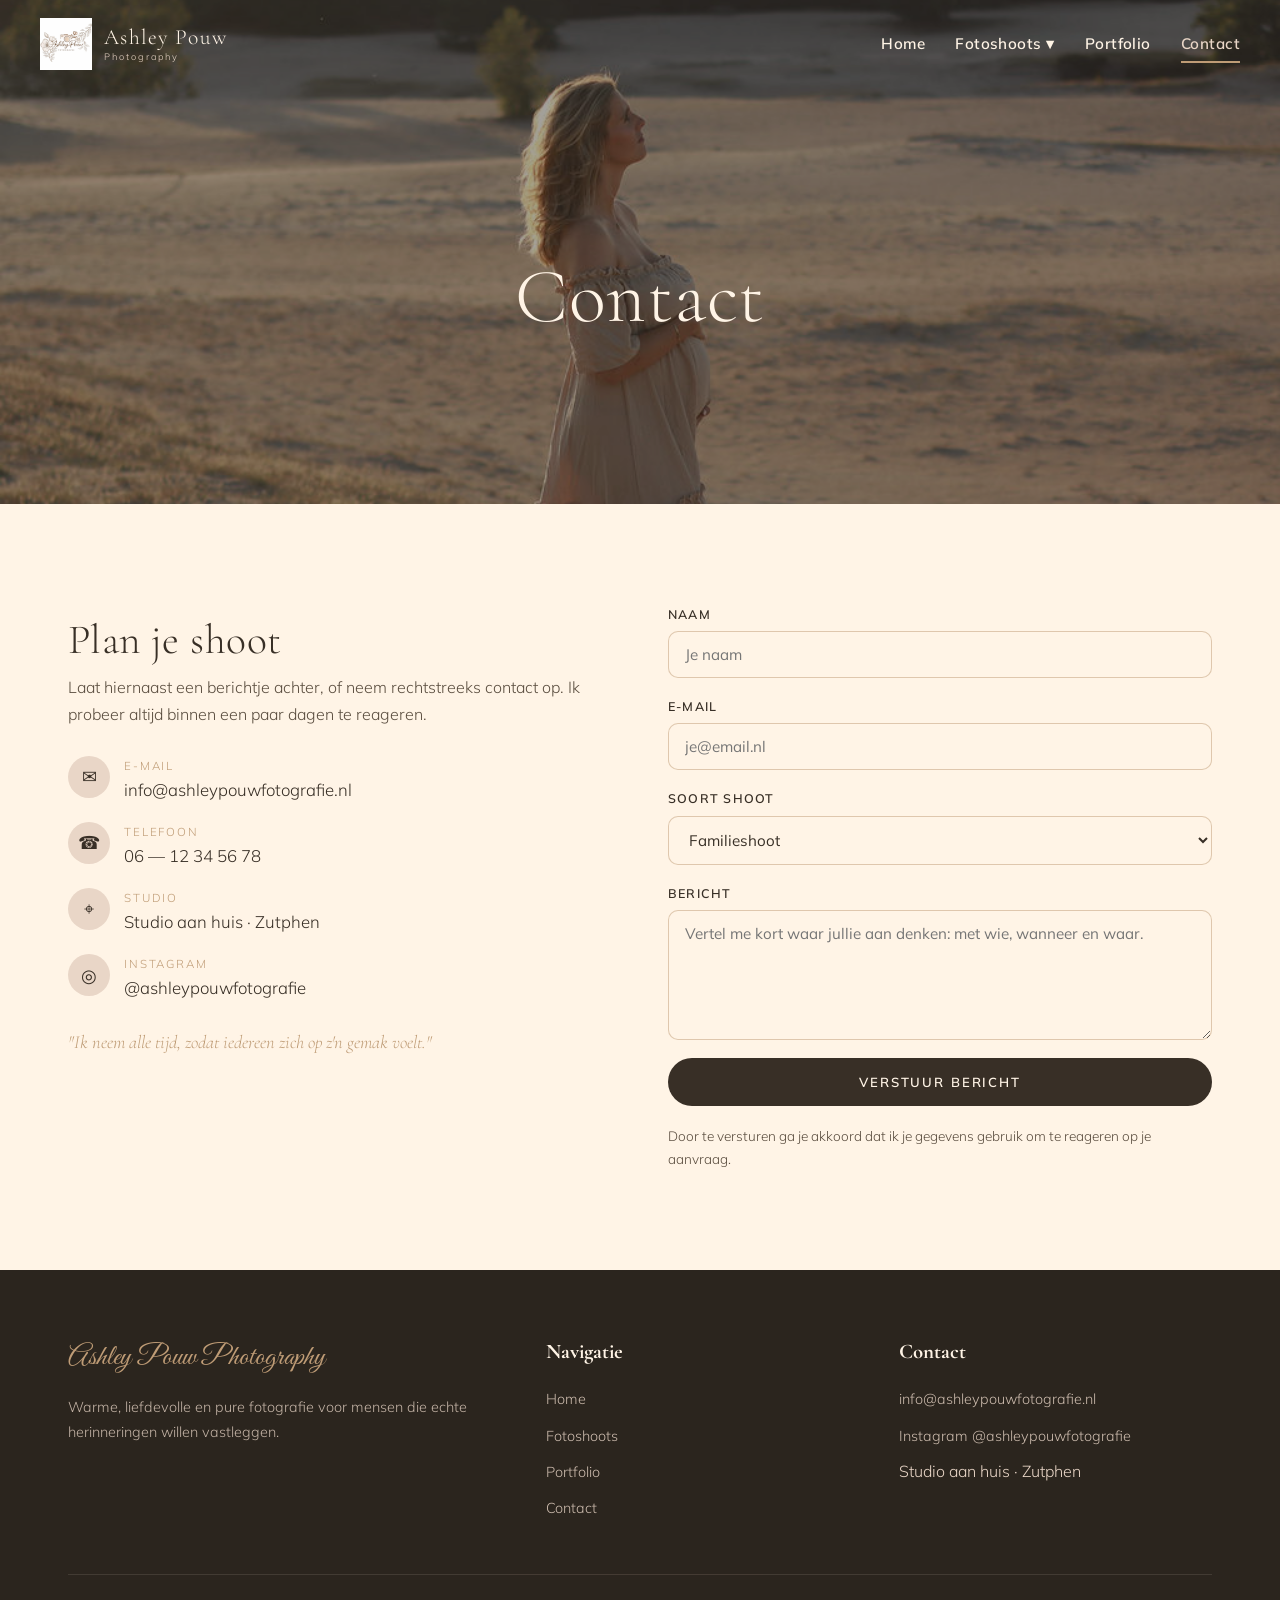
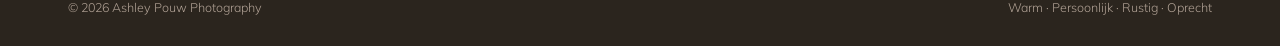
==== commit 9ae6d9b2: "Bedrijfsnaam: Fotografie -> Photography Co-Authored-By: Claude Opus 4.8 <noreply@anthropic.com>" ====
--- a/contact.html
+++ b/contact.html
@@ -3,8 +3,8 @@
 <head>
   <meta charset="UTF-8">
   <meta name="viewport" content="width=device-width, initial-scale=1.0">
-  <title>Contact · Ashley Pouw Fotografie</title>
-  <meta name="description" content="Neem contact op met Ashley Pouw Fotografie in Zutphen voor een familie-, kinder- of zwangerschapsshoot.">
+  <title>Contact · Ashley Pouw Photography</title>
+  <meta name="description" content="Neem contact op met Ashley Pouw Photography in Zutphen voor een familie-, kinder- of zwangerschapsshoot.">
   <link rel="icon" href="images/logo.jpg">
   <link rel="preconnect" href="https://fonts.googleapis.com">
   <link rel="preconnect" href="https://fonts.gstatic.com" crossorigin>
@@ -15,8 +15,8 @@
 
   <header class="site-header site-header--light">
     <a class="brand" href="index.html">
-      <img src="images/logo.jpg" alt="Ashley Pouw Fotografie logo">
-      <span class="brand-name">Ashley Pouw<small>Fotografie</small></span>
+      <img src="images/logo.jpg" alt="Ashley Pouw Photography logo">
+      <span class="brand-name">Ashley Pouw<small>Photography</small></span>
     </a>
     <button class="nav-toggle" aria-label="Menu"><span></span><span></span><span></span></button>
     <nav class="nav">
@@ -36,7 +36,7 @@
   </header>
 
   <section class="page-hero">
-    <img class="bg" src="images/zwanger-17.jpg" alt="">
+    <img class="bg" src="images/zwanger-17.jpg" alt="" style="object-position:center 10%">
     <h1>Contact</h1>
   </section>
 
@@ -108,7 +108,7 @@
     <div class="container">
       <div class="footer-grid">
         <div>
-          <span class="script">Ashley Pouw Fotografie</span>
+          <span class="script">Ashley Pouw Photography</span>
           <p style="margin-top:12px;">Warme, liefdevolle en pure fotografie voor mensen die echte herinneringen willen vastleggen.</p>
         </div>
         <div>
@@ -130,7 +130,7 @@
         </div>
       </div>
       <div class="footer-bottom">
-        <span>© 2026 Ashley Pouw Fotografie</span>
+        <span>© 2026 Ashley Pouw Photography</span>
         <span>Warm · Persoonlijk · Rustig · Oprecht</span>
       </div>
     </div>
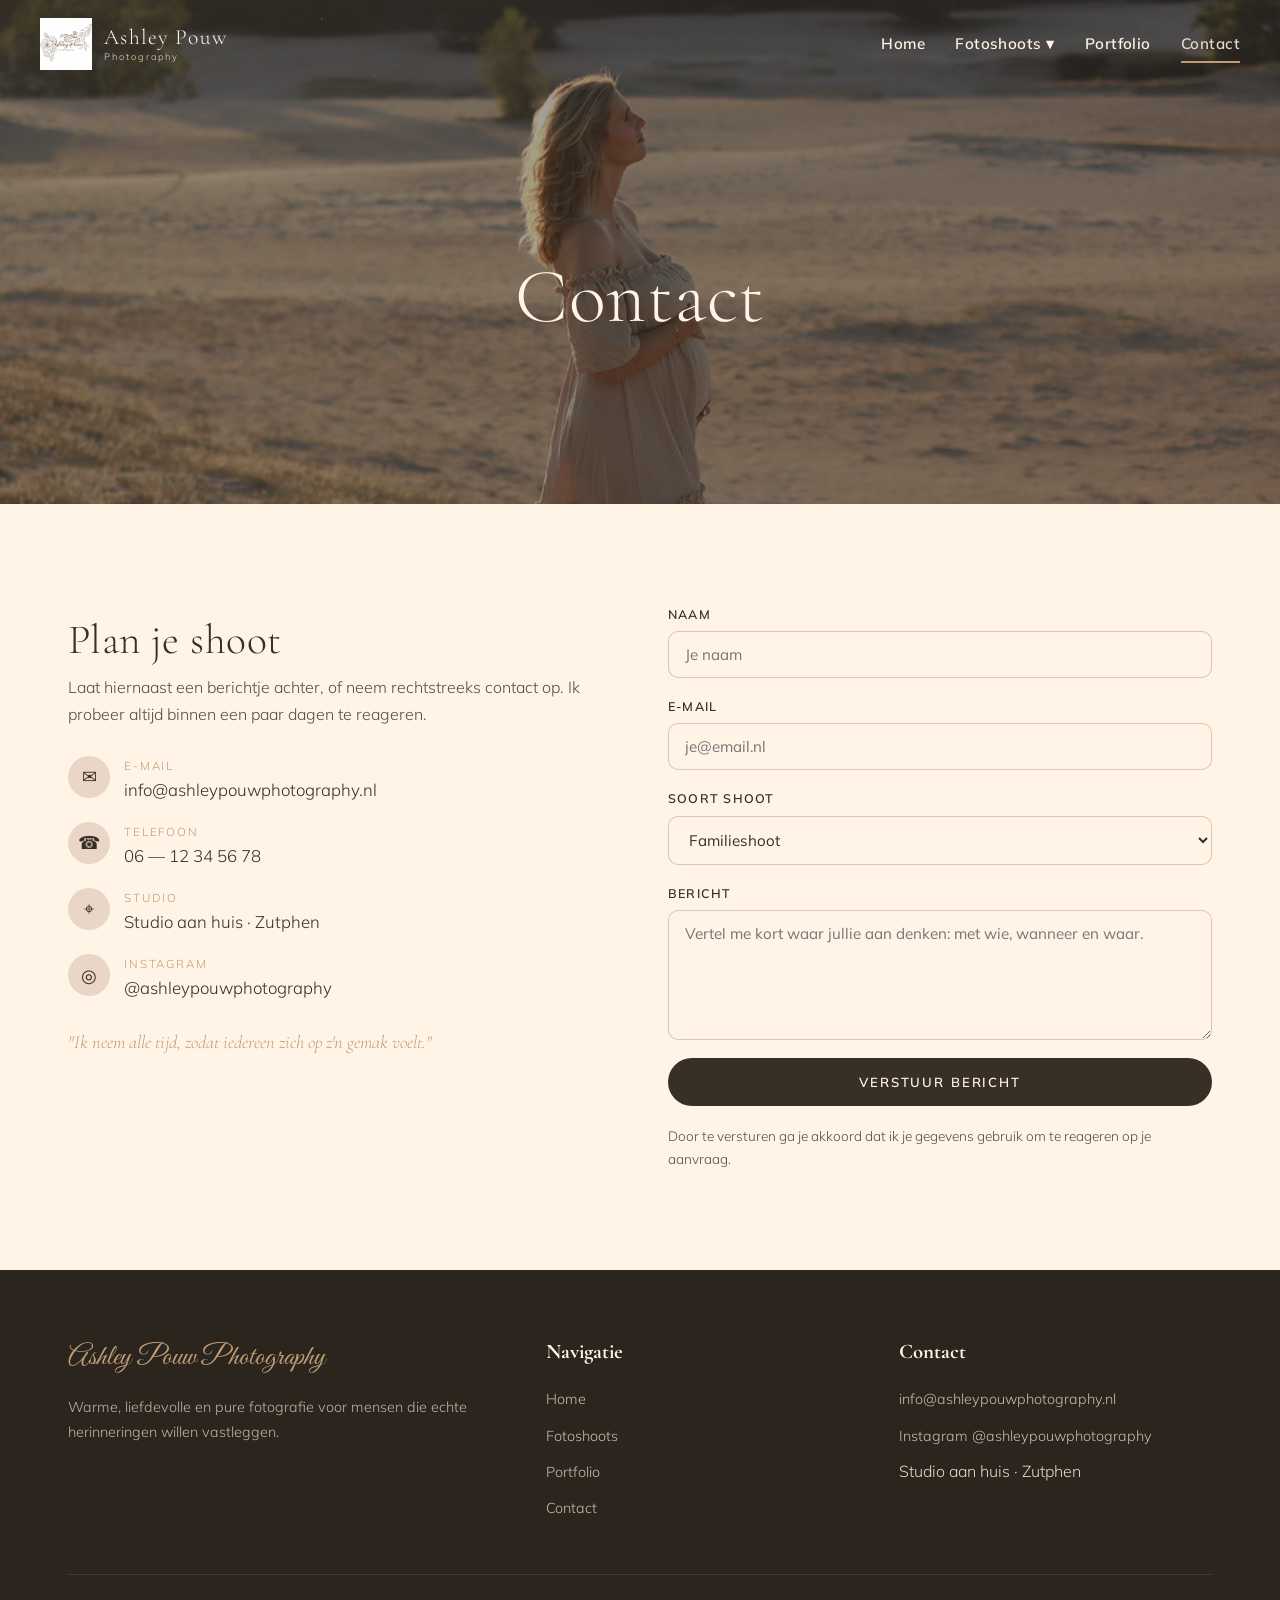
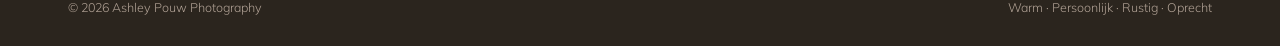
==== commit c2be03e2: "Update contact information to reflect new details" ====
--- a/contact.html
+++ b/contact.html
@@ -50,7 +50,7 @@
         <div style="margin-top:28px;">
           <div class="contact-item">
             <div class="ic">✉</div>
-            <div class="meta"><small>E-mail</small><a href="mailto:info@ashleypouwfotografie.nl">info@ashleypouwfotografie.nl</a></div>
+            <div class="meta"><small>E-mail</small><a href="mailto:info@ashleypouwphotography.nl">info@ashleypouwphotography.nl</a></div>
           </div>
           <div class="contact-item">
             <div class="ic">☎</div>
@@ -62,7 +62,7 @@
           </div>
           <div class="contact-item">
             <div class="ic">◎</div>
-            <div class="meta"><small>Instagram</small><a href="#">@ashleypouwfotografie</a></div>
+            <div class="meta"><small>Instagram</small><a href="#">@ashleypouwphotography</a></div>
           </div>
         </div>
 
@@ -123,8 +123,8 @@
         <div>
           <h4>Contact</h4>
           <ul>
-            <li><a href="mailto:info@ashleypouwfotografie.nl">info@ashleypouwfotografie.nl</a></li>
-            <li><a href="#">Instagram @ashleypouwfotografie</a></li>
+            <li><a href="mailto:info@ashleypouwphotography.nl">info@ashleypouwphotography.nl</a></li>
+            <li><a href="#">Instagram @ashleypouwphotography</a></li>
             <li>Studio aan huis · Zutphen</li>
           </ul>
         </div>
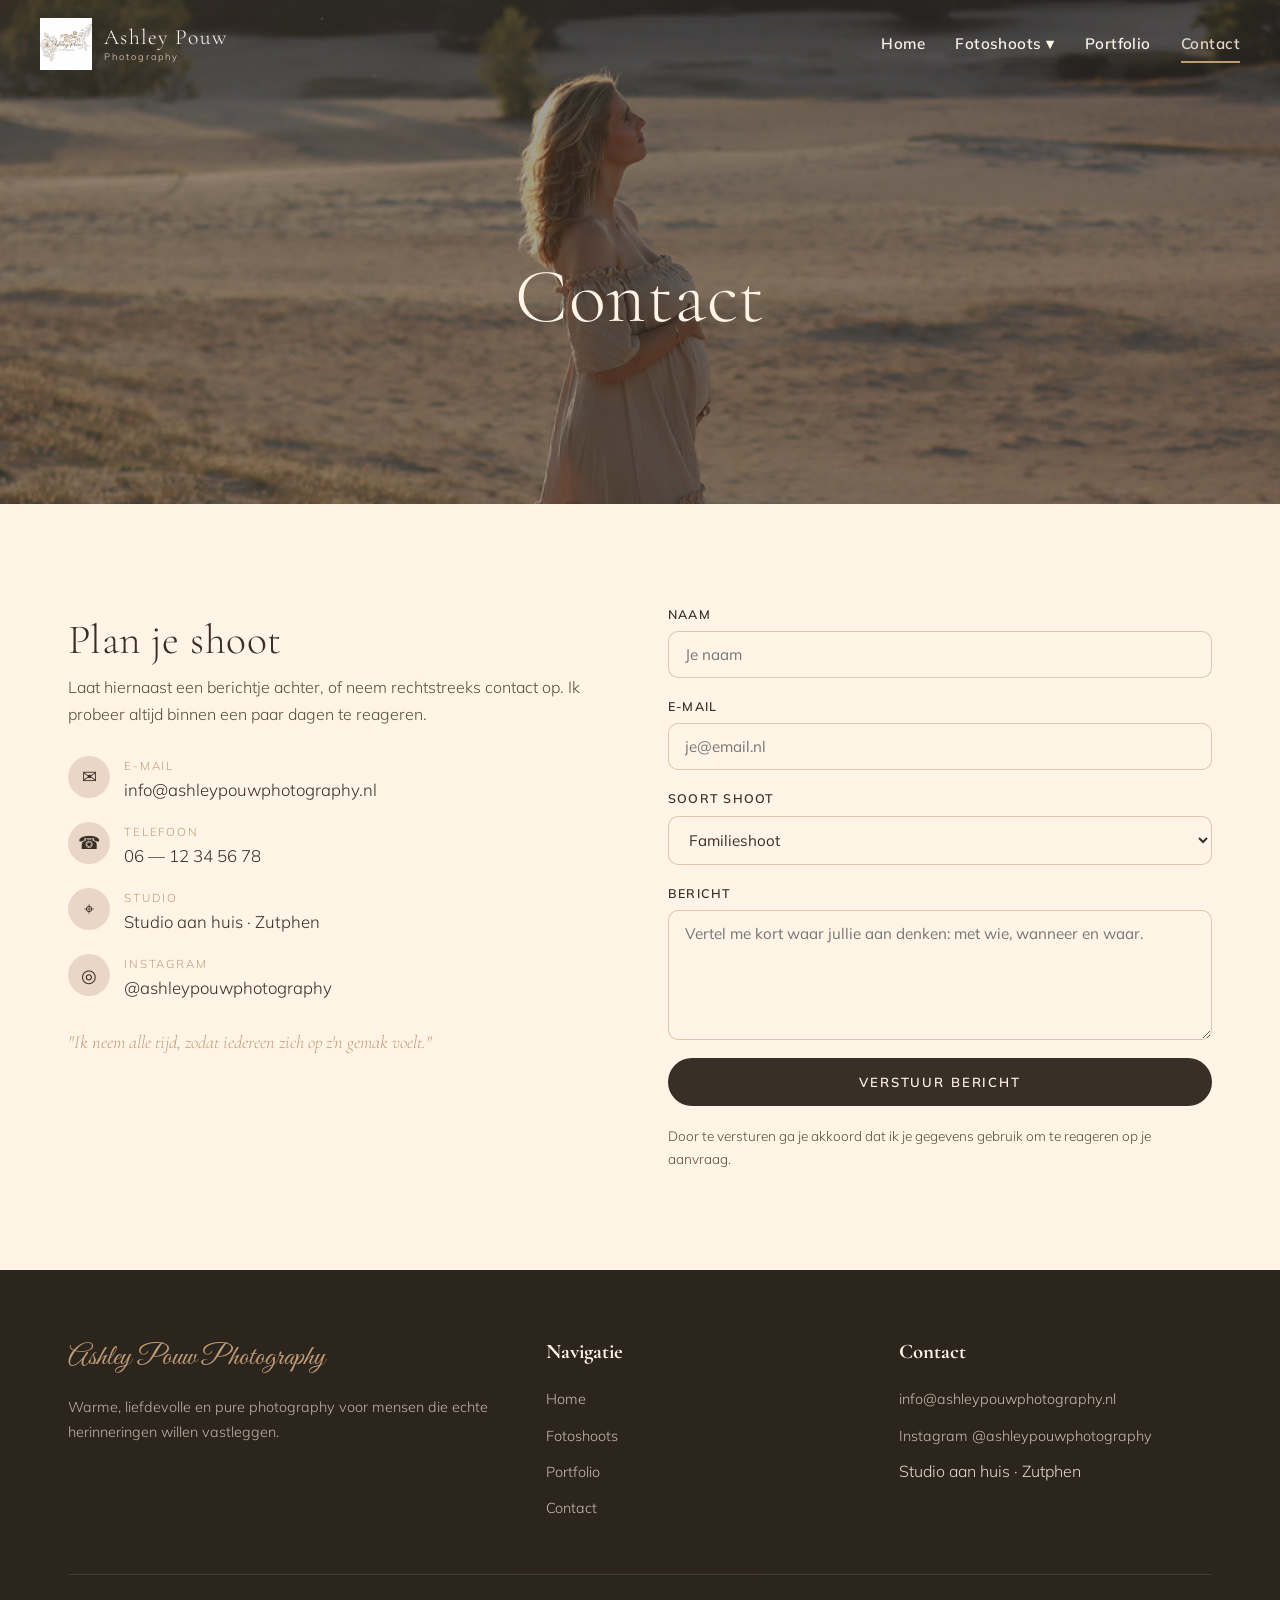
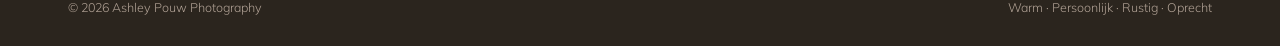
==== commit 28219aec: "Footer: fotografie -> photography + streepjes uit tekst Co-Authored-By: Claude Opus 4.8 <noreply@ant" ====
--- a/contact.html
+++ b/contact.html
@@ -109,7 +109,7 @@
       <div class="footer-grid">
         <div>
           <span class="script">Ashley Pouw Photography</span>
-          <p style="margin-top:12px;">Warme, liefdevolle en pure fotografie voor mensen die echte herinneringen willen vastleggen.</p>
+          <p style="margin-top:12px;">Warme, liefdevolle en pure photography voor mensen die echte herinneringen willen vastleggen.</p>
         </div>
         <div>
           <h4>Navigatie</h4>
